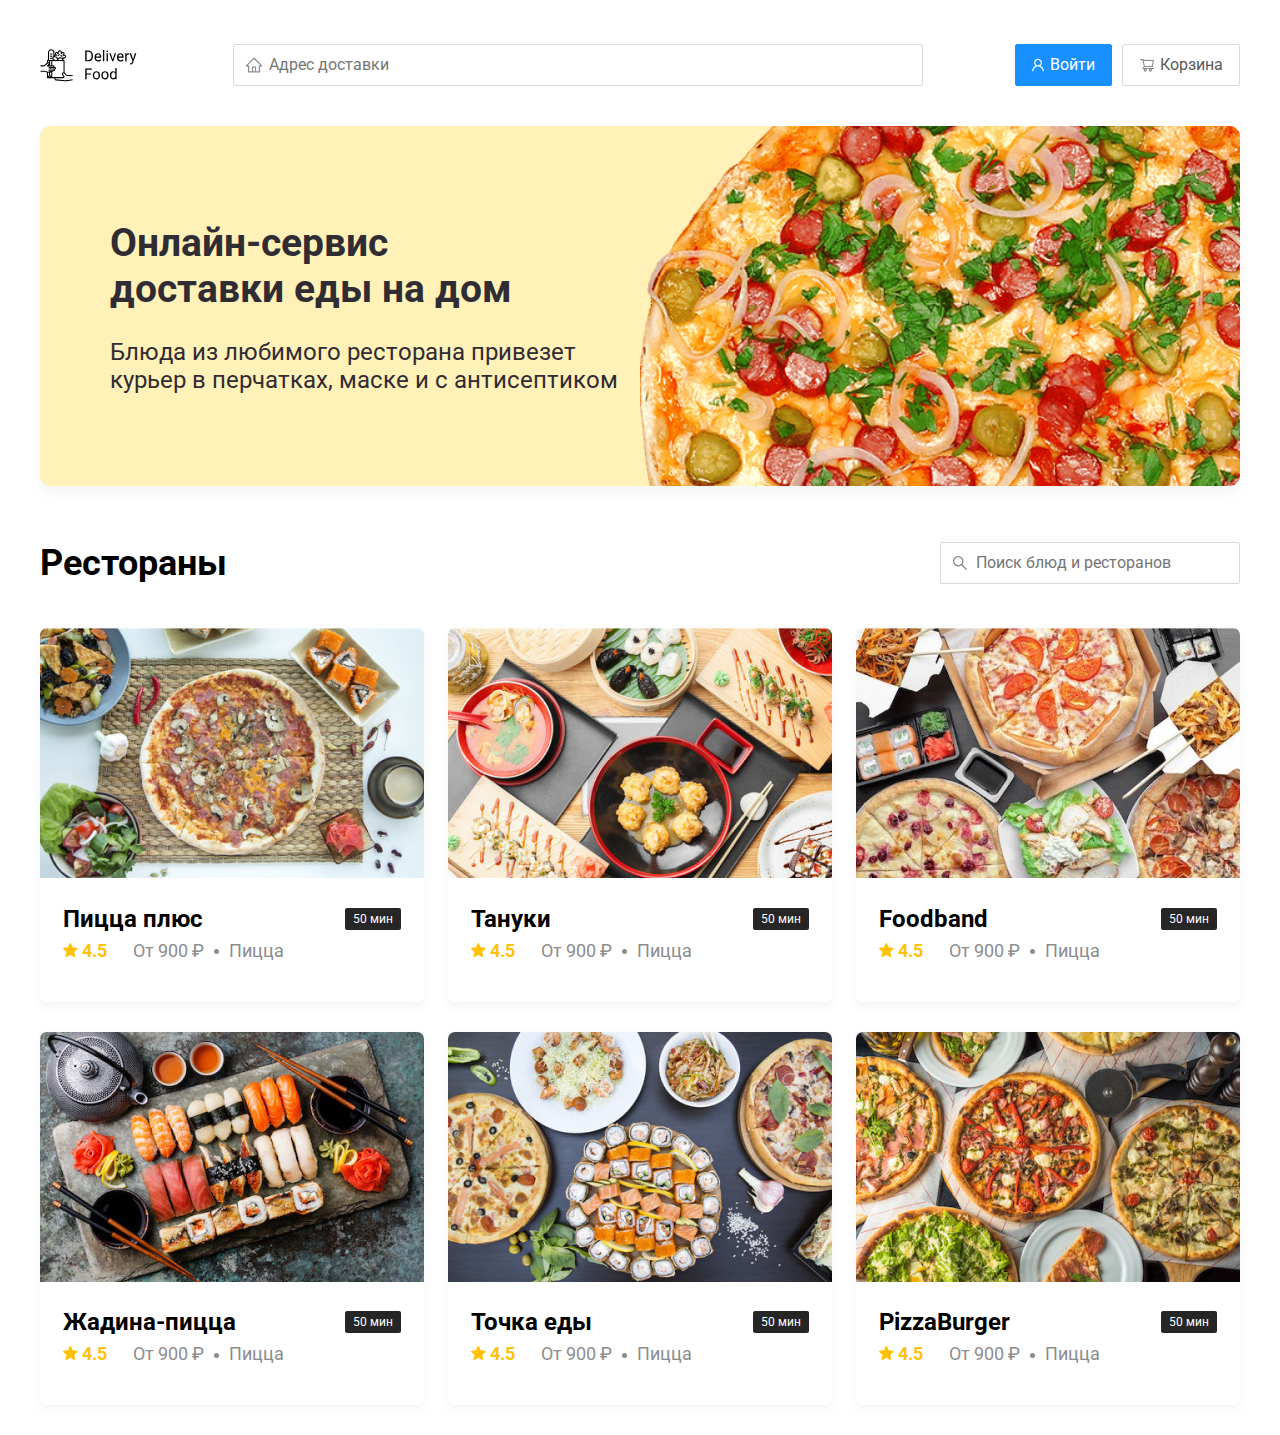
==== index.html @ 0d1fe615 "first commit" ====
<!DOCTYPE html>
<html lang="en">
<head>
  <meta charset="UTF-8">
  <meta http-equiv="X-UA-Compatible" content="IE=edge">
  <meta name="viewport" content="width=device-width, initial-scale=1.0">
  <title>Delivery Food - доставка еды на дом</title>
  <link rel="preconnect" href="https://fonts.googleapis.com">
  <link rel="preconnect" href="https://fonts.gstatic.com" crossorigin>
  <link href="https://fonts.googleapis.com/css2?family=Roboto:wght@400;700&display=swap" rel="stylesheet">
  <link rel="stylesheet" href="css/normalize.css">
  <link rel="stylesheet" href="css/style.css">
</head>
<body>
  <div class="container">
    <header class="header">
      <img src="img/logo.svg" alt="Logo" class="logo">
      <input type="text" class="input input-address" placeholder="Адрес доставки">
      <div class="buttons">
        <button class="button button-primary">
          <img src="img/user.svg" alt="user" class="button-icon">
          <span class="button-text">Войти</span>
        </button>
        <button class="button">
          <img src="img/shopping-cart.svg" alt="shopping-cart" class="button-icon">
          <span class="button-text">Корзина</span>
        </button>
      </div>
    </header>

    <section class="promo">
      <h1 class="promo-title">Онлайн-сервис <br> доставки еды на дом</h1>
      <p class="promo-text">
        Блюда из любимого ресторана привезет курьер в перчатках, маске и с антисептиком
      </p>
    </section>
    
    <section class="restaurants">
      <div class="section-heading">
        <h2 class="section-title">Рестораны</h2>
        <input type="text" class="input input-search" placeholder="Поиск блюд и ресторанов">
      </div>
      <div class="cards">
        <div class="card">
          <img src="img/pizza-plus.jpg" alt="image" class="card-image">
          <div class="card-text">
            <div class="card-heading">
              <h3 class="card-title">Пицца плюс</h3>
              <span class="card-tag tag">50 мин</span>
            </div>
            <!-- /.card-heading -->
            <div class="card-info">
              <div class="rating">
                <img src="img/rating.svg" alt="rating" class="rating-star">
                4.5</div>
              <div class="price">От 900 ₽</div>
              <div class="category">Пицца</div>
            </div>
            <!-- /.card-info -->
          </div>
          <!-- /.card-text -->
        </div>
        <!-- /.card -->

        <div class="card">
          <img src="img/tanuki.jpg" alt="image" class="card-image">
          <div class="card-text">
            <div class="card-heading">
              <h3 class="card-title">Тануки</h3>
              <span class="card-tag tag">50 мин</span>
            </div>
            <!-- /.card-heading -->
            <div class="card-info">
              <div class="rating">
                <img src="img/rating.svg" alt="rating" class="rating-star">
                4.5</div>
              <div class="price">От 900 ₽</div>
              <div class="category">Пицца</div>
            </div>
            <!-- /.card-info -->
          </div>
          <!-- /.card-text -->
        </div>
        <!-- /.card -->

        <div class="card">
          <img src="img/foodband.jpg" alt="image" class="card-image">
          <div class="card-text">
            <div class="card-heading">
              <h3 class="card-title">Foodband</h3>
              <span class="card-tag tag">50 мин</span>
            </div>
            <!-- /.card-heading -->
            <div class="card-info">
              <div class="rating">
                <img src="img/rating.svg" alt="rating" class="rating-star">
                4.5</div>
              <div class="price">От 900 ₽</div>
              <div class="category">Пицца</div>
            </div>
            <!-- /.card-info -->
          </div>
          <!-- /.card-text -->
        </div>
        <!-- /.card -->

        <div class="card">
          <img src="img/greedy-pizza.jpg" alt="image" class="card-image">
          <div class="card-text">
            <div class="card-heading">
              <h3 class="card-title">Жадина-пицца</h3>
              <span class="card-tag tag">50 мин</span>
            </div>
            <!-- /.card-heading -->
            <div class="card-info">
              <div class="rating">
                <img src="img/rating.svg" alt="rating" class="rating-star">
                4.5</div>
              <div class="price">От 900 ₽</div>
              <div class="category">Пицца</div>
            </div>
            <!-- /.card-info -->
          </div>
          <!-- /.card-text -->
        </div>
        <!-- /.card -->

        <div class="card">
          <img src="img/food-point.jpg" alt="image" class="card-image">
          <div class="card-text">
            <div class="card-heading">
              <h3 class="card-title">Точка еды</h3>
              <span class="card-tag tag">50 мин</span>
            </div>
            <!-- /.card-heading -->
            <div class="card-info">
              <div class="rating">
                <img src="img/rating.svg" alt="rating" class="rating-star">
                4.5</div>
              <div class="price">От 900 ₽</div>
              <div class="category">Пицца</div>
            </div>
            <!-- /.card-info -->
          </div>
          <!-- /.card-text -->
        </div>
        <!-- /.card -->

        <div class="card">
          <img src="img/pizzaburger.jpg" alt="image" class="card-image">
          <div class="card-text">
            <div class="card-heading">
              <h3 class="card-title">PizzaBurger</h3>
              <span class="card-tag tag">50 мин</span>
            </div>
            <!-- /.card-heading -->
            <div class="card-info">
              <div class="rating">
                <img src="img/rating.svg" alt="rating" class="rating-star">
                4.5</div>
              <div class="price">От 900 ₽</div>
              <div class="category">Пицца</div>
            </div>
            <!-- /.card-info -->
          </div>
          <!-- /.card-text -->
        </div>
        <!-- /.card -->

        
      </div>
      <!-- /.cards -->
    </section>

  </div>
</body>
</html>
---- css/style.css ----
* {
  box-sizing: border-box;
}
body {
  font-family: 'Roboto', sans-serif;
  padding-top: 44px;
}
.container {
  max-width: 1200px;
  margin: auto;
}
.header {
  display: flex;
  align-items: center;
  justify-content: space-between;
  margin-bottom: 40px;
}
.input {
  background: #FFFFFF;
  border: 1px solid #D9D9D9;
  border-radius: 2px;
  font-size: 16px;
  line-height: 24px;
  padding: 8px;
  padding-left: 35px;
  background-repeat: no-repeat;
  background-position: left 11px center;
}
.input-address {
  width: 690px;
  background-image: url(../img/home.svg);
}
.input-search {
  background-image: url(../img/search.svg);
  width: 300px;
}
.buttons {
  display: flex;
  align-items: center;
}
.button {
  display: flex;
  align-items: center;
  padding: 8px 16px;
  background: #FFFFFF;
  border: 1px solid #D9D9D9;
  box-shadow: 0px 0px 2px rgba(0, 0, 0, 0.0015);
  border-radius: 2px;
  color: #595959;
  font-size: 16px;
  line-height: 24px;
}
.button-primary {
  background: #1890FF;
  border: 1px solid #1890FF;
  color: #fff;
  margin-right: 10px;
}
.button-icon {
  margin-right: 6px;
}
.promo {
  box-shadow: 0px 7px 12px rgba(158, 158, 163, 0.1);
  background: #FFF1B8 url(../img/promo-image.jpeg) no-repeat top -100px right -200px / 800px;
  border-radius: 10px;
  padding: 68px 70px;
  margin-bottom: 56px;
}
.promo-title {
  font-size: 39px;
  line-height: 46px;
  color: #302C34;
}
.promo-text {
  font-style: normal;
  font-weight: normal;
  font-size: 24px;
  line-height: 28px;
  color: #302C34;
  max-width: 538px;
}
.section-heading {
  display: flex;
  align-items: center;
  justify-content: space-between;
  margin-bottom: 44px;
}
.section-title {
  font-style: normal;
  font-weight: bold;
  font-size: 36px;
  line-height: 42px;
  margin: 0;
  color: #000000;
}
.cards {
  display: flex;
  align-items: flex-start;
  justify-content: space-between;
  flex-wrap: wrap;
}
.card {
  background: #FFFFFF;
  box-shadow: 0px 4px 12px rgba(0, 0, 0, 0.05);
  border-radius: 7px;
  overflow: hidden;
  margin-bottom: 30px;
}
.card-image {
  width: 384px;
  height: 250px;
  object-fit: cover;
}
.card-text {
  padding-top: 20px;
  padding-bottom: 35px;
  padding-left: 23px;
  padding-right: 23px;
}
.card-heading {
  display: flex;
  align-items: center;
  justify-content: space-between;
}
.card-title {
  margin: 0;
  font-style: normal;
  font-weight: bold;
  font-size: 24px;
  line-height: 32px;
}
.card-tag {
  font-style: normal;
  font-weight: normal;
  font-size: 12px;
  line-height: 20px;
  color: #FFFFFF;
  background: #262626;
  border-radius: 2px;
  padding: 1px 8px;
}
.card-info {
  display: flex;
  align-items: center;
}
.rating {
  margin-right: 26px;
  color: #FFC107;
  font-weight: bold;
  font-size: 18px;
  line-height: 32px;
}
.price, .category {
  font-size: 18px;
  line-height: 32px;
  color: #8C8C8C;
}
.price {
  margin-right: 10px;
}
.price:after {
  content: "";
  width: 5px;
  height: 5px;
  background-color: #8C8C8C;;
  display: inline-block;
  vertical-align: middle;
  border-radius: 50%;
  margin-left: 10px;
}
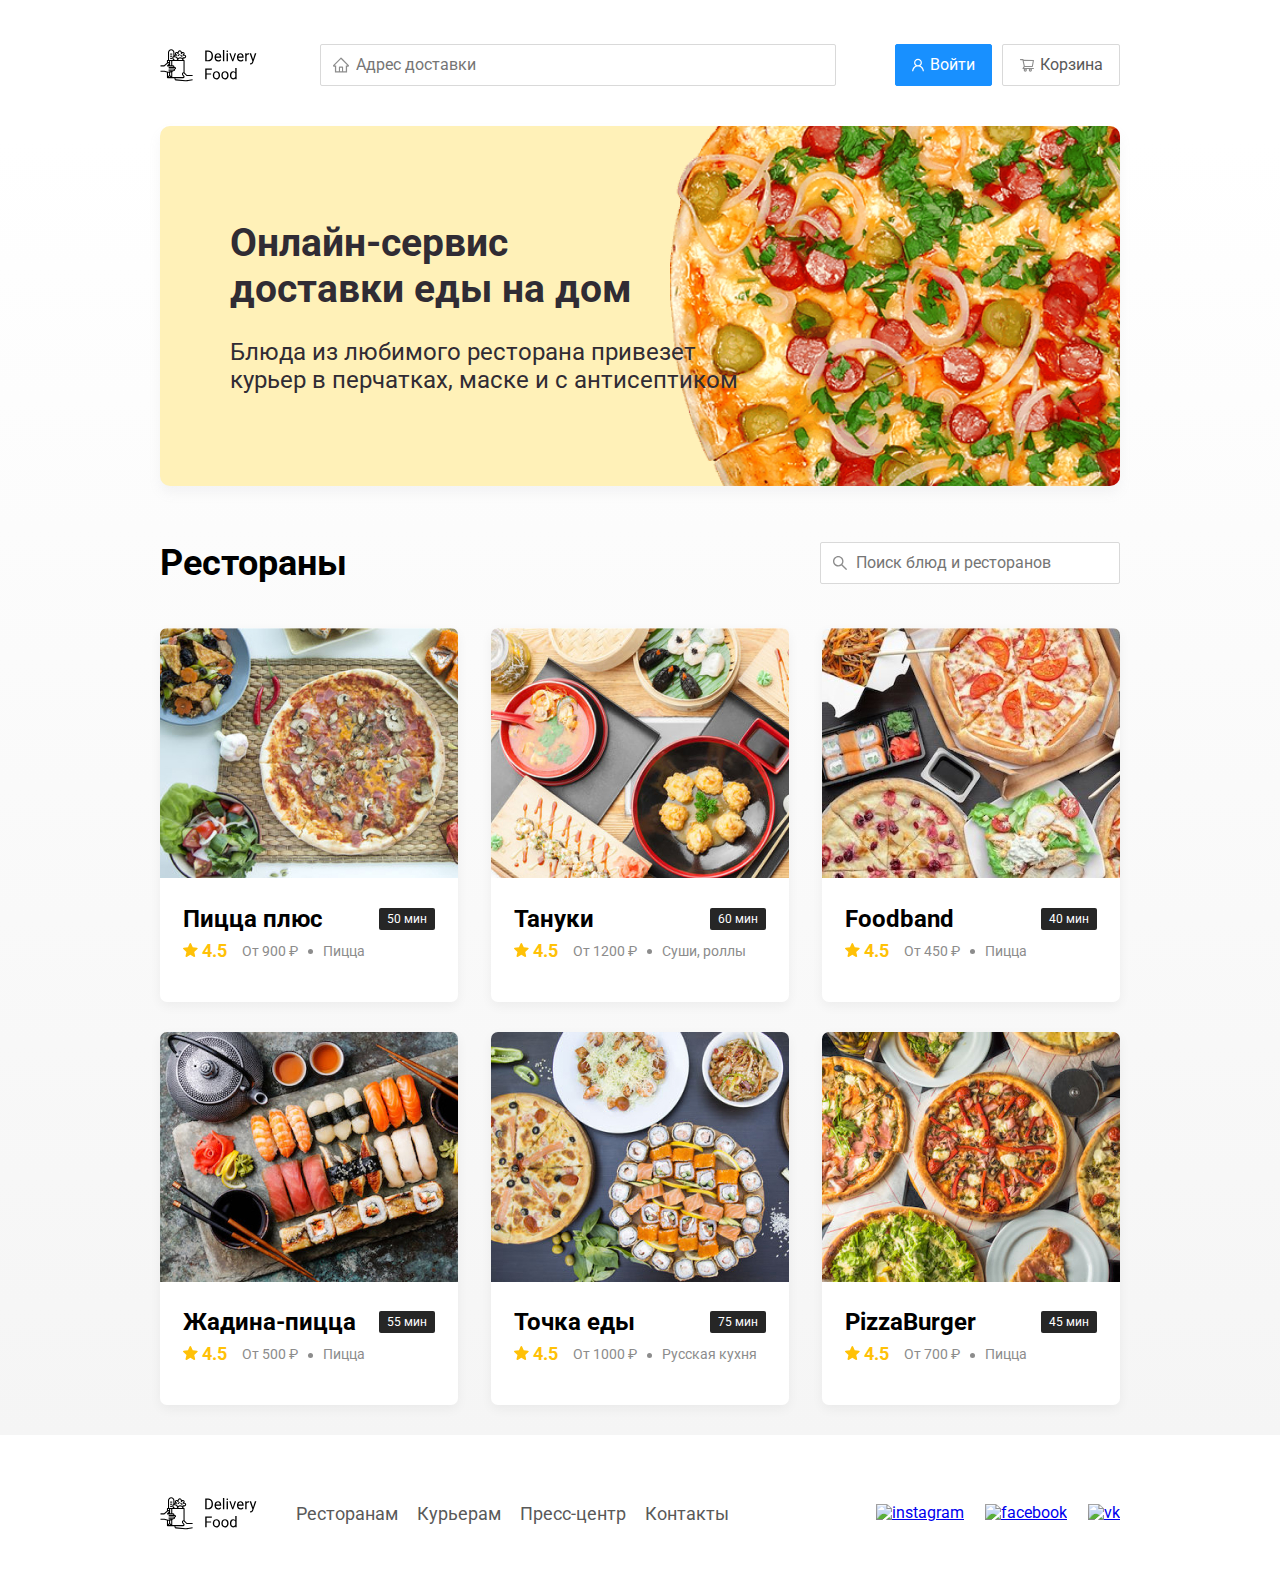
==== commit c6f8b499: "add: made adaptive" ====
--- a/index.html
+++ b/index.html
@@ -27,151 +27,173 @@
         </button>
       </div>
     </header>
+  </div><!-- /.container -->
+  <main class="main">
+    <div class="container">
+      <section class="promo">
+        <h1 class="promo-title">Онлайн-сервис <br> доставки еды на дом</h1>
+        <p class="promo-text">
+          Блюда из любимого ресторана привезет курьер в перчатках, маске и с антисептиком
+        </p>
+      </section>
+      
+      <section class="restaurants">
+        <div class="section-heading">
+          <h2 class="section-title">Рестораны</h2>
+          <input type="text" class="input input-search" placeholder="Поиск блюд и ресторанов">
+        </div>
+        <div class="cards">
+          <div class="card">
+            <img src="img/pizza-plus.jpg" alt="image" class="card-image">
+            <div class="card-text">
+              <div class="card-heading">
+                <h3 class="card-title">Пицца плюс</h3>
+                <span class="card-tag tag">50 мин</span>
+              </div>
+              <!-- /.card-heading -->
+              <div class="card-info">
+                <div class="rating">
+                  <img src="img/rating.svg" alt="rating" class="rating-star">
+                  4.5</div>
+                <div class="price">От 900 ₽</div>
+                <div class="category">Пицца</div>
+              </div>
+              <!-- /.card-info -->
+            </div>
+            <!-- /.card-text -->
+          </div>
+          <!-- /.card -->
+  
+          <div class="card">
+            <img src="img/tanuki.jpg" alt="image" class="card-image">
+            <div class="card-text">
+              <div class="card-heading">
+                <h3 class="card-title">Тануки</h3>
+                <span class="card-tag tag">60 мин</span>
+              </div>
+              <!-- /.card-heading -->
+              <div class="card-info">
+                <div class="rating">
+                  <img src="img/rating.svg" alt="rating" class="rating-star">
+                  4.5</div>
+                <div class="price">От 1200 ₽</div>
+                <div class="category">Суши, роллы</div>
+              </div>
+              <!-- /.card-info -->
+            </div>
+            <!-- /.card-text -->
+          </div>
+          <!-- /.card -->
+  
+          <div class="card">
+            <img src="img/foodband.jpg" alt="image" class="card-image">
+            <div class="card-text">
+              <div class="card-heading">
+                <h3 class="card-title">Foodband</h3>
+                <span class="card-tag tag">40 мин</span>
+              </div>
+              <!-- /.card-heading -->
+              <div class="card-info">
+                <div class="rating">
+                  <img src="img/rating.svg" alt="rating" class="rating-star">
+                  4.5</div>
+                <div class="price">От 450 ₽</div>
+                <div class="category">Пицца</div>
+              </div>
+              <!-- /.card-info -->
+            </div>
+            <!-- /.card-text -->
+          </div>
+          <!-- /.card -->
+  
+          <div class="card">
+            <img src="img/greedy-pizza.jpg" alt="image" class="card-image">
+            <div class="card-text">
+              <div class="card-heading">
+                <h3 class="card-title">Жадина-пицца</h3>
+                <span class="card-tag tag">55 мин</span>
+              </div>
+              <!-- /.card-heading -->
+              <div class="card-info">
+                <div class="rating">
+                  <img src="img/rating.svg" alt="rating" class="rating-star">
+                  4.5</div>
+                <div class="price">От 500 ₽</div>
+                <div class="category">Пицца</div>
+              </div>
+              <!-- /.card-info -->
+            </div>
+            <!-- /.card-text -->
+          </div>
+          <!-- /.card -->
+  
+          <div class="card">
+            <img src="img/food-point.jpg" alt="image" class="card-image">
+            <div class="card-text">
+              <div class="card-heading">
+                <h3 class="card-title">Точка еды</h3>
+                <span class="card-tag tag">75 мин</span>
+              </div>
+              <!-- /.card-heading -->
+              <div class="card-info">
+                <div class="rating">
+                  <img src="img/rating.svg" alt="rating" class="rating-star">
+                  4.5</div>
+                <div class="price">От 1000 ₽</div>
+                <div class="category">Русская кухня</div>
+              </div>
+              <!-- /.card-info -->
+            </div>
+            <!-- /.card-text -->
+          </div>
+          <!-- /.card -->
+  
+          <div class="card">
+            <img src="img/pizzaburger.jpg" alt="image" class="card-image">
+            <div class="card-text">
+              <div class="card-heading">
+                <h3 class="card-title">PizzaBurger</h3>
+                <span class="card-tag tag">45 мин</span>
+              </div>
+              <!-- /.card-heading -->
+              <div class="card-info">
+                <div class="rating">
+                  <img src="img/rating.svg" alt="rating" class="rating-star">
+                  4.5</div>
+                <div class="price">От 700 ₽</div>
+                <div class="category">Пицца</div>
+              </div>
+              <!-- /.card-info -->
+            </div>
+            <!-- /.card-text -->
+          </div>
+          <!-- /.card -->
+        </div>
+        <!-- /.cards -->
+      </section>
+    </div><!-- /.container -->
+  </main>
 
-    <section class="promo">
-      <h1 class="promo-title">Онлайн-сервис <br> доставки еды на дом</h1>
-      <p class="promo-text">
-        Блюда из любимого ресторана привезет курьер в перчатках, маске и с антисептиком
-      </p>
-    </section>
-    
-    <section class="restaurants">
-      <div class="section-heading">
-        <h2 class="section-title">Рестораны</h2>
-        <input type="text" class="input input-search" placeholder="Поиск блюд и ресторанов">
+  <footer class="footer">
+    <div class="container">
+      <div class="footer-block">
+        <img src="img/logo.svg" alt="logo" class="logo footer-logo">
+        <nav class="footer-nav">
+          <a href="#" class="footer-link">Ресторанам</a>
+          <a href="#" class="footer-link">Курьерам</a>
+          <a href="#" class="footer-link">Пресс-центр</a>
+          <a href="#" class="footer-link">Контакты</a>
+        </nav>
+        <div class="social-links">
+          <a href="#" class="social-link"><img src="img/instagram.svg" alt="instagram"></a>
+          <a href="#" class="social-link"><img src="img/fb.svg" alt="facebook"></a>
+          <a href="#" class="social-link"><img src="img/vk.svg" alt="vk"></a>
+        </div>
+        <!-- /.social-links -->
       </div>
-      <div class="cards">
-        <div class="card">
-          <img src="img/pizza-plus.jpg" alt="image" class="card-image">
-          <div class="card-text">
-            <div class="card-heading">
-              <h3 class="card-title">Пицца плюс</h3>
-              <span class="card-tag tag">50 мин</span>
-            </div>
-            <!-- /.card-heading -->
-            <div class="card-info">
-              <div class="rating">
-                <img src="img/rating.svg" alt="rating" class="rating-star">
-                4.5</div>
-              <div class="price">От 900 ₽</div>
-              <div class="category">Пицца</div>
-            </div>
-            <!-- /.card-info -->
-          </div>
-          <!-- /.card-text -->
-        </div>
-        <!-- /.card -->
+    </div>
+    <!-- /.container -->
+  </footer>
 
-        <div class="card">
-          <img src="img/tanuki.jpg" alt="image" class="card-image">
-          <div class="card-text">
-            <div class="card-heading">
-              <h3 class="card-title">Тануки</h3>
-              <span class="card-tag tag">50 мин</span>
-            </div>
-            <!-- /.card-heading -->
-            <div class="card-info">
-              <div class="rating">
-                <img src="img/rating.svg" alt="rating" class="rating-star">
-                4.5</div>
-              <div class="price">От 900 ₽</div>
-              <div class="category">Пицца</div>
-            </div>
-            <!-- /.card-info -->
-          </div>
-          <!-- /.card-text -->
-        </div>
-        <!-- /.card -->
-
-        <div class="card">
-          <img src="img/foodband.jpg" alt="image" class="card-image">
-          <div class="card-text">
-            <div class="card-heading">
-              <h3 class="card-title">Foodband</h3>
-              <span class="card-tag tag">50 мин</span>
-            </div>
-            <!-- /.card-heading -->
-            <div class="card-info">
-              <div class="rating">
-                <img src="img/rating.svg" alt="rating" class="rating-star">
-                4.5</div>
-              <div class="price">От 900 ₽</div>
-              <div class="category">Пицца</div>
-            </div>
-            <!-- /.card-info -->
-          </div>
-          <!-- /.card-text -->
-        </div>
-        <!-- /.card -->
-
-        <div class="card">
-          <img src="img/greedy-pizza.jpg" alt="image" class="card-image">
-          <div class="card-text">
-            <div class="card-heading">
-              <h3 class="card-title">Жадина-пицца</h3>
-              <span class="card-tag tag">50 мин</span>
-            </div>
-            <!-- /.card-heading -->
-            <div class="card-info">
-              <div class="rating">
-                <img src="img/rating.svg" alt="rating" class="rating-star">
-                4.5</div>
-              <div class="price">От 900 ₽</div>
-              <div class="category">Пицца</div>
-            </div>
-            <!-- /.card-info -->
-          </div>
-          <!-- /.card-text -->
-        </div>
-        <!-- /.card -->
-
-        <div class="card">
-          <img src="img/food-point.jpg" alt="image" class="card-image">
-          <div class="card-text">
-            <div class="card-heading">
-              <h3 class="card-title">Точка еды</h3>
-              <span class="card-tag tag">50 мин</span>
-            </div>
-            <!-- /.card-heading -->
-            <div class="card-info">
-              <div class="rating">
-                <img src="img/rating.svg" alt="rating" class="rating-star">
-                4.5</div>
-              <div class="price">От 900 ₽</div>
-              <div class="category">Пицца</div>
-            </div>
-            <!-- /.card-info -->
-          </div>
-          <!-- /.card-text -->
-        </div>
-        <!-- /.card -->
-
-        <div class="card">
-          <img src="img/pizzaburger.jpg" alt="image" class="card-image">
-          <div class="card-text">
-            <div class="card-heading">
-              <h3 class="card-title">PizzaBurger</h3>
-              <span class="card-tag tag">50 мин</span>
-            </div>
-            <!-- /.card-heading -->
-            <div class="card-info">
-              <div class="rating">
-                <img src="img/rating.svg" alt="rating" class="rating-star">
-                4.5</div>
-              <div class="price">От 900 ₽</div>
-              <div class="category">Пицца</div>
-            </div>
-            <!-- /.card-info -->
-          </div>
-          <!-- /.card-text -->
-        </div>
-        <!-- /.card -->
-
-        
-      </div>
-      <!-- /.cards -->
-    </section>
-
-  </div>
 </body>
 </html>--- a/css/style.css
+++ b/css/style.css
@@ -27,7 +27,7 @@
   background-position: left 11px center;
 }
 .input-address {
-  width: 690px;
+  flex: 0.8;
   background-image: url(../img/home.svg);
 }
 .input-search {
@@ -79,6 +79,9 @@
   color: #302C34;
   max-width: 538px;
 }
+.main {
+  background: linear-gradient(180deg, rgba(245, 245, 245, 0) 1.04%, #F5F5F5 100%);
+}
 .section-heading {
   display: flex;
   align-items: center;
@@ -105,6 +108,7 @@
   border-radius: 7px;
   overflow: hidden;
   margin-bottom: 30px;
+  flex-basis: 31%;
 }
 .card-image {
   width: 384px;
@@ -142,6 +146,7 @@
 .card-info {
   display: flex;
   align-items: center;
+  flex-wrap: wrap;
 }
 .rating {
   margin-right: 26px;
@@ -157,6 +162,12 @@
 }
 .price {
   margin-right: 10px;
+}
+.category {
+  text-overflow: ellipsis;
+  overflow: hidden;
+  white-space: nowrap;
+  max-width: 150px;
 }
 .price:after {
   content: "";
@@ -168,3 +179,176 @@
   border-radius: 50%;
   margin-left: 10px;
 }
+.footer {
+  padding: 60px 0;
+}
+.footer-block {
+  display: flex;
+  align-items: center;
+  justify-content: space-between;
+}
+.footer-nav {
+  margin-left: 35px;
+  margin-right: auto;
+}
+.footer-link {
+  display: inline-block;
+  color: #595959;
+  text-decoration: none;
+  font-style: normal;
+  font-weight: normal;
+  font-size: 18px;
+  line-height: 21px;
+}
+.footer-link:not(:last-child) {
+  margin-right: 15px;
+}
+.social-links {
+  display: flex;
+  align-items: center;
+}
+.social-link:not(:last-child) {
+  margin-right: 21px;
+}
+
+@media (max-width: 1360px) {
+  .container {
+    max-width: 960px;
+  }
+  .promo {
+    background-position: center right -300px;
+    background-size: 750px;
+  }
+  .rating {
+    margin-right: 15px;
+  }
+  .category, .price {
+    font-size: 14px;
+  }
+}
+@media (max-width: 992px) {
+  .container {
+    max-width: 750px;
+  }
+  .promo {
+    padding: 50px;
+    background-size: 500px;
+    background-position: center right -200px;
+  }
+  .promo-text {
+    font-size: 18px;
+    max-width: 400px;
+  }
+  .card {
+    flex-basis: 49%;
+  }
+  .footer-link {
+    font-size: 16px;
+  }
+}
+@media (max-width: 768px) {
+  .container {
+    max-width: 560px;
+  }
+  .card-info {
+    flex-wrap: wrap;
+  }
+  .rating {
+    flex-basis: 100%;
+  }
+  .card-title {
+    font-size: 18px;
+  }
+  .promo {
+    background-size: 400px;
+    background-position: bottom 50px right -200px;
+  }
+  .promo-title {
+    font-size: 24px;
+    line-height: 1.4;
+  }
+  .promo-text {
+    margin-top: 0;
+  }
+}
+@media (max-width: 578px) {
+  .container {
+    width: 90%;
+  }
+  .header {
+    flex-wrap: wrap;
+  }
+  .input-address {
+    margin-top: 15px;
+    order: 5;
+    flex: 1;
+  }
+  .promo {
+    background-image: none;
+  }
+  .promo-title {
+    margin-bottom: 10px;
+  }
+  .section-title {
+    font-size: 20px;
+  }
+  .card {
+    flex-basis: 100%;
+  }
+  .card-image {
+    width: 100%;
+  }
+  .footer {
+    padding: 30px 0;
+  }
+  .footer-block {
+    align-items: flex-start;
+  }
+  .footer-nav {
+    margin-left: 0;
+    margin-right: 0;
+    order: 0;
+    display: flex;
+    flex-direction: column;
+  }
+  .footer-logo {
+    margin-right: 15px;
+    order: 1;
+  }
+  .social-links {
+    order: 2;
+  }
+}
+@media (max-width: 480px) {
+  .button-text {
+    display: none;
+  }
+  .button-icon {
+    margin: 0;
+  }
+  .button {
+    min-height: 40px;
+  }
+  .promo {
+    padding: 20px;
+  }
+  .section-heading {
+    flex-wrap: wrap;
+  }
+  .footer-block {
+    flex-wrap: wrap;
+    flex-direction: column;
+    align-items: center;
+  }
+  .footer-logo {
+    order: 0;
+    margin-bottom: 20px;
+  }
+  .footer-nav {
+    margin-bottom: 20px;
+    text-align: center;
+  }
+  .footer-link:not(:last-child) {
+    margin-right: 0;
+  }
+}